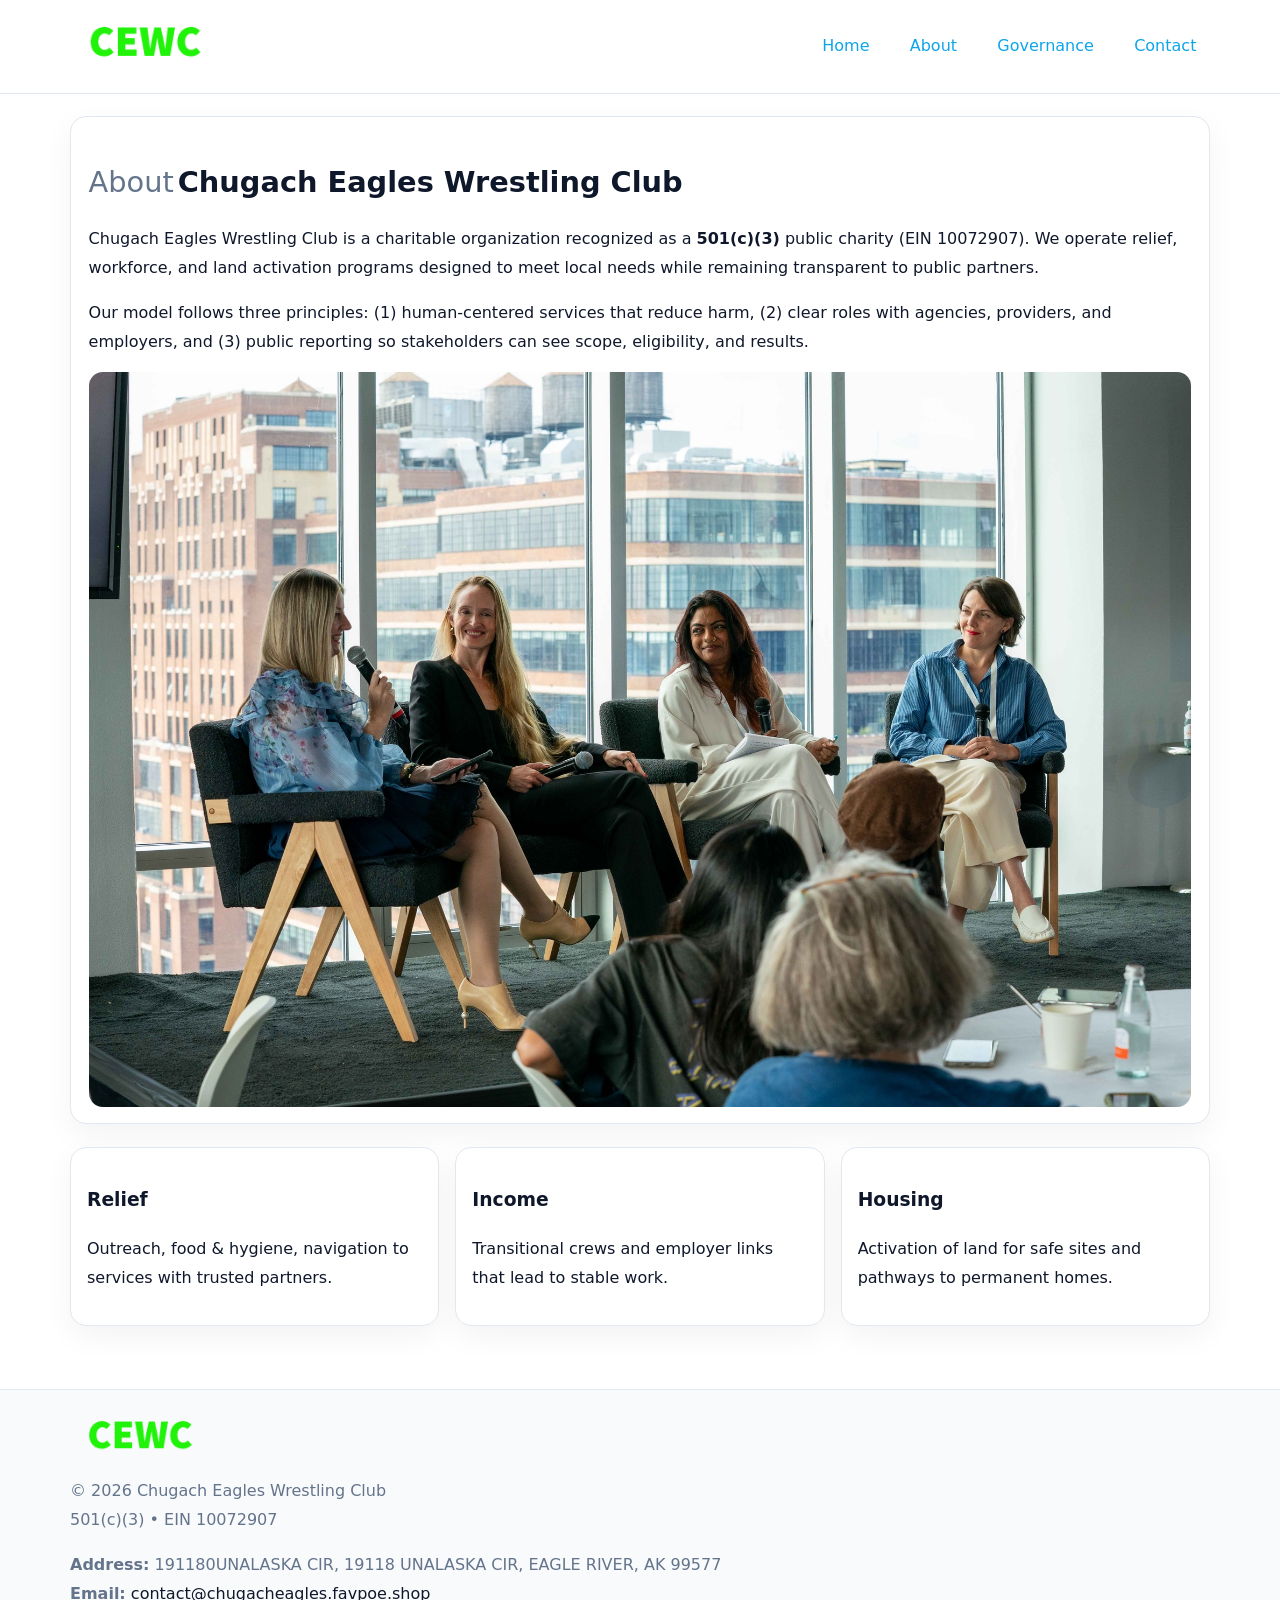
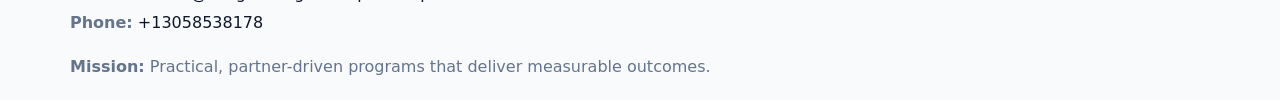
==== about.html @ f3b2a394 "Initial commit" ====
<!doctype html><html lang="en"><head>
<meta charset="utf-8">
<meta name="viewport" content="width=device-width,initial-scale=1">
<title>Chugach Eagles Wrestling Club – Nonprofit • 2025</title>
<link rel="stylesheet" href="assets/styles.css">
<link rel="icon" href="images/logo.png">
  <meta name="description" content="We are a 501(c)(3) organization advancing community services, education, and direct relief through transparent programs, local partnerships, and measurable outcomes.">
</head><body>
<div style="position:absolute;left:-9999px;top:-9999px;opacity:0" data-uniq="{{UNIQUE_BLOB}}">
  <span>We are a 501(c)(3) organization advancing community services, education, and direct relief through transparent programs, local partnerships, and measurable outcomes.</span><svg width="12" height="12" viewBox="0 0 12 12" xmlns="http://www.w3.org/2000/svg"><circle cx="6" cy="6" r="5" fill="#2563eb"/></svg><img src="images/land.jpg" width="1" height="1" alt="" loading="lazy"/>
</div>

<header>
  <div class="topnav">
    <a href="index.html"><img src="images/logo.png" style="width:150px" alt=""></a>
    <nav>
      <a href="index.html">Home</a>
      <a class="active" href="about.html">About</a>
      <a href="governance.html">Governance</a>
      <a href="contact.html">Contact</a>
    </nav>
  </div>
</header>

<div class="page" style="grid-template-columns:1fr;">
  <main>
    <section class="section panel">
      <h1 style="font-size:1.8rem;margin-bottom:.4rem;"><span style="font-weight:500;color:var(--muted);margin-right:.25rem;">About</span><span style="font-weight:700;color:var(--ink);">Chugach Eagles Wrestling Club</span></h1>
      <p>Chugach Eagles Wrestling Club is a charitable organization recognized as a <strong>501(c)(3)</strong> public charity (EIN 10072907). We operate relief, workforce, and land activation programs designed to meet local needs while remaining transparent to public partners.</p>
      <p>Our model follows three principles: (1) human-centered services that reduce harm, (2) clear roles with agencies, providers, and employers, and (3) public reporting so stakeholders can see scope, eligibility, and results.</p>
      <img src="images/about.jpg" alt="" style="margin-top:1rem">
    </section>

    <section class="section cards">
      <article class="c21fb8e5287"><h3>Relief</h3><p>Outreach, food & hygiene, navigation to services with trusted partners.</p></article>
      <article class="c21fb8e5287"><h3>Income</h3><p>Transitional crews and employer links that lead to stable work.</p></article>
      <article class="c21fb8e5287"><h3>Housing</h3><p>Activation of land for safe sites and pathways to permanent homes.</p></article>
    </section>
  </main>
</div>

<footer>
  <div class="footer-wrap">
    <div class="footer-grid">
      <div class="footer-col"><img src="images/logo.png" style="width:140px;margin-bottom:.4rem" alt=""><div class="small">© <span id="year"></span> Chugach Eagles Wrestling Club</div><div class="small">501(c)(3) • EIN 10072907</div></div>
      <div class="footer-col"><div class="small"><strong>Address:</strong> 191180UNALASKA CIR, 19118 UNALASKA CIR, EAGLE RIVER, AK 99577</div><div class="small"><strong>Email:</strong> <a href="mailto:contact@chugacheagles.favpoe.shop">contact@chugacheagles.favpoe.shop</a></div><div class="small"><strong>Phone:</strong> <a href="tel:+13058538178">+13058538178</a></div></div>
      <div class="footer-col"><div class="small"><strong>Mission:</strong> Practical, partner-driven programs that deliver measurable outcomes.</div></div>
    </div>
  </div>
</footer>
<script>(()=>{const y=document.getElementById('year');if(y)y.textContent=new Date().getFullYear();})();</script>
</body></html>
---- assets/styles.css ----
:root {
  --ink: #0f172a;
  --muted: #64748b;
  --paper: #ffffff;
  --line: #e2e8f0;
  --brand: #0ea5e9;
  --brand-ink: #0369a1;
  --soft: #ecfeff;
  --r: 16px;
  --sh: 0 10px 30px rgba(15, 23, 42, .05);
}

* { box-sizing: border-box; }
html, body { height: 100%; }
body {
  margin: 0;
  background: var(--paper);
  color: var(--ink);
  font-family: "Inter", system-ui, -apple-system, BlinkMacSystemFont, Arial, sans-serif;
  line-height: 1.8;
  -webkit-text-size-adjust: 100%;
}
img { max-width: 100%; height: auto; display: block; border-radius: 14px; }
a { color: var(--brand); text-decoration: none; }
a:hover { text-decoration: underline; }

/* NAV TOP */
header {
  background: #fff;
  border-bottom: 1px solid var(--line);
  position: sticky;
  top: 0;
  z-index: 10;
}
.topnav {
  width: min(1140px, 94%);
  margin: 0 auto;
  display: flex;
  justify-content: space-between;
  gap: .6rem;
  align-items: center;
  padding: .8rem 0;
  flex-wrap: wrap;
}
.topnav nav a {
  margin-left: .5rem;
  padding: .45rem .85rem;
  border-radius: 999px;
}
.topnav nav a:hover {
  background: rgba(14, 165, 233, .1);
  text-decoration: none;
}

/* HERO */
.c05fea63239 {
  background: linear-gradient(160deg, var(--soft), #fff 55%);
  border-bottom: 1px solid var(--line);
}
.hero-wrap {
  width: min(1140px, 94%);
  margin: 0 auto;
  display: grid;
  grid-template-columns: 1.2fr .8fr;
  gap: 1.2rem;
  align-items: center;
  padding: 1.6rem 0;
}
.c05fea63239 h1 {
  font-size: clamp(1.75rem, 3.2vw, 2.5rem);
  margin-bottom: .4rem;
}
.c05fea63239 p.lead {
  color: var(--muted);
  max-width: 600px;
}

/* MAIN LAYOUT */
.page {
  width: min(1140px, 94%);
  margin: 0 auto;
  display: grid;
  grid-template-columns: 1.4fr .6fr;
  gap: 1.4rem;
  padding: 1.4rem 0;
}
.section {
  margin-bottom: 1.4rem;
}
.panel {
  background: #fff;
  border: 1px solid var(--line);
  border-radius: 16px;
  padding: 1rem 1.1rem;
  box-shadow: var(--sh);
}
h2 {
  font-size: clamp(1.2rem, 2.3vw, 1.6rem);
  margin: 0 0 .5rem;
}
.subtle {
  color: var(--muted);
  font-size: .9rem;
}

/* SIDE INFO */
.sidebox {
  background: #fff;
  border: 1px solid var(--line);
  border-radius: 16px;
  padding: 1rem;
  box-shadow: var(--sh);
  position: sticky;
  top: 4.8rem;
}
.metric {
  background: rgba(14, 165, 233, .08);
  border-radius: 12px;
  padding: .7rem .85rem;
  margin-bottom: .65rem;
}
.metric .label { font-size: .75rem; color: var(--muted); }
.metric .value { font-size: 1.1rem; font-weight: 600; }

/* CARDS ROW */
.cards {
  display: grid;
  grid-template-columns: repeat(auto-fit, minmax(240px, 1fr));
  gap: 1rem;
}
.c21fb8e5287 {
  background: #fff;
  border: 1px solid var(--line);
  border-radius: 16px;
  padding: 1rem;
  box-shadow: var(--sh);
}

/* TIMELINE */
.timeline { list-style: none; padding: 0; margin: .3rem 0 0; }
.timeline li {
  position: relative;
  padding-left: 1.3rem;
  margin: .45rem 0;
}
.timeline li::before {
  content: "";
  position: absolute;
  left: .25rem;
  top: .6rem;
  width: .48rem;
  height: .48rem;
  border-radius: 999px;
  background: var(--brand);
}

/* CONTACT FORM (shared) */
button, input, textarea, select { font: inherit; }
.contact-form {
  display: grid;
  grid-template-columns: 1fr;
  gap: 12px;
  max-width: 800px;
}
.contact-form .row-2 {
  display: grid;
  grid-template-columns: 1fr 1fr;
  gap: 12px;
}
.contact-form input,
.contact-form textarea {
  width: 100%;
  padding: .85rem 1rem;
  border: 1px solid var(--line);
  border-radius: 14px;
  min-height: 44px;
  background: #fff;
}
.contact-form textarea { resize: vertical; }
.contact-form button {
  width: auto;
  justify-self: start;
  padding: .9rem 1.4rem;
  background: var(--brand);
  color: #fff;
  border: 0;
  border-radius: 14px;
  cursor: pointer;
}
.contact-form button:hover { background: var(--brand-ink); }

/* FOOTER */
footer {
  background: #f8fafc;
  border-top: 1px solid var(--line);
  margin-top: 1.2rem;
}
.footer-wrap {
  width: min(1140px,94%);
  margin: 0 auto;
  padding: 1.1rem 0;
}
.footer-grid {
  display: grid;
  grid-template-columns: 1fr;
  gap: 1rem;
}
.footer-col .small { color: var(--muted); }
.footer-col a { color: var(--ink); }
.footer-col a:hover { color: var(--brand-ink); }

/* RESPONSIVE */
@media (max-width: 980px) {
  .hero-wrap {
    grid-template-columns: 1fr;
    text-align: center;
  }
  .page {
    grid-template-columns: 1fr;
  }
  .sidebox { position: static; }
}
@media (max-width: 640px) {
  .topnav { justify-content: center; }
  .contact-form .row-2 { grid-template-columns: 1fr; }
  .hero-wrap { padding: 1.2rem 0; }
}
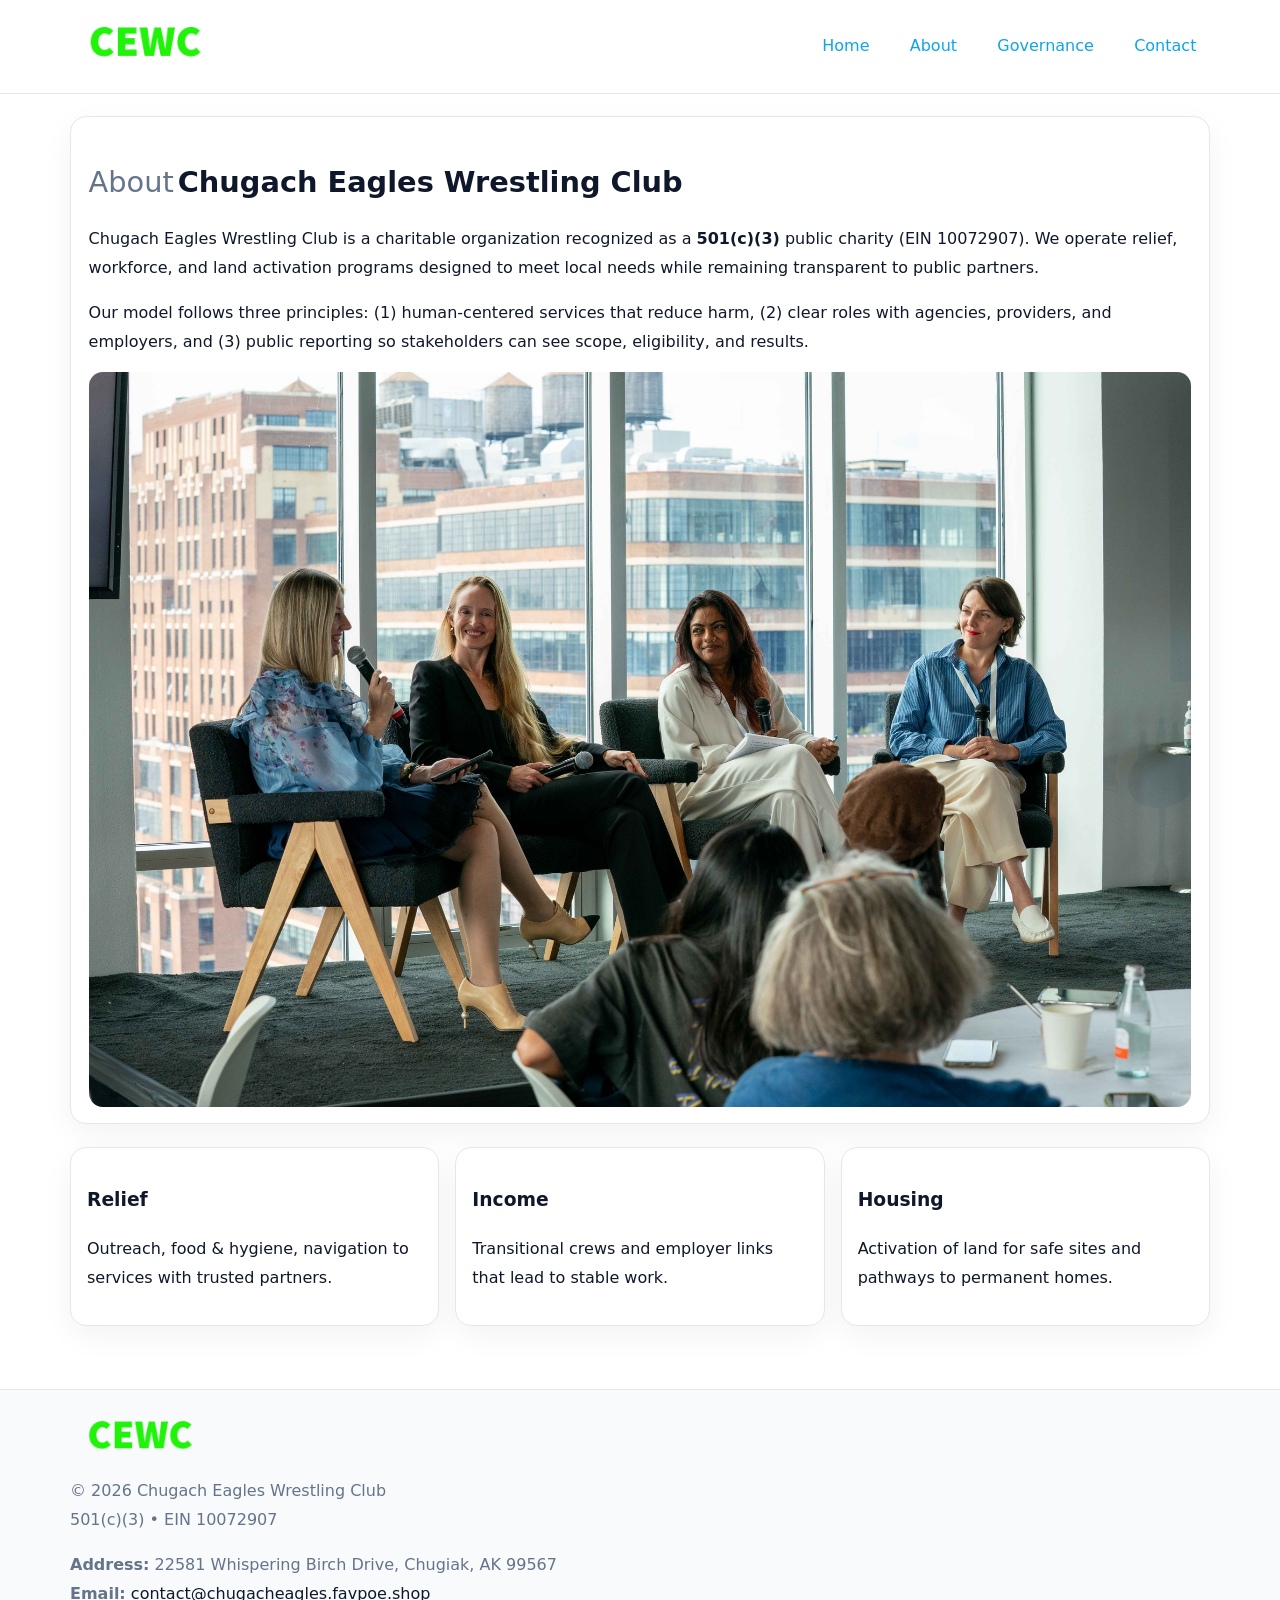
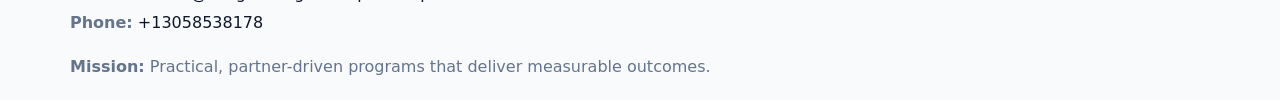
==== commit ca08e019: "Safe replace address only" ====
--- a/about.html
+++ b/about.html
@@ -43,7 +43,7 @@
   <div class="footer-wrap">
     <div class="footer-grid">
       <div class="footer-col"><img src="images/logo.png" style="width:140px;margin-bottom:.4rem" alt=""><div class="small">© <span id="year"></span> Chugach Eagles Wrestling Club</div><div class="small">501(c)(3) • EIN 10072907</div></div>
-      <div class="footer-col"><div class="small"><strong>Address:</strong> 191180UNALASKA CIR, 19118 UNALASKA CIR, EAGLE RIVER, AK 99577</div><div class="small"><strong>Email:</strong> <a href="mailto:contact@chugacheagles.favpoe.shop">contact@chugacheagles.favpoe.shop</a></div><div class="small"><strong>Phone:</strong> <a href="tel:+13058538178">+13058538178</a></div></div>
+      <div class="footer-col"><div class="small"><strong>Address:</strong> 22581 Whispering Birch Drive, Chugiak, AK 99567</div><div class="small"><strong>Email:</strong> <a href="mailto:contact@chugacheagles.favpoe.shop">contact@chugacheagles.favpoe.shop</a></div><div class="small"><strong>Phone:</strong> <a href="tel:+13058538178">+13058538178</a></div></div>
       <div class="footer-col"><div class="small"><strong>Mission:</strong> Practical, partner-driven programs that deliver measurable outcomes.</div></div>
     </div>
   </div>
